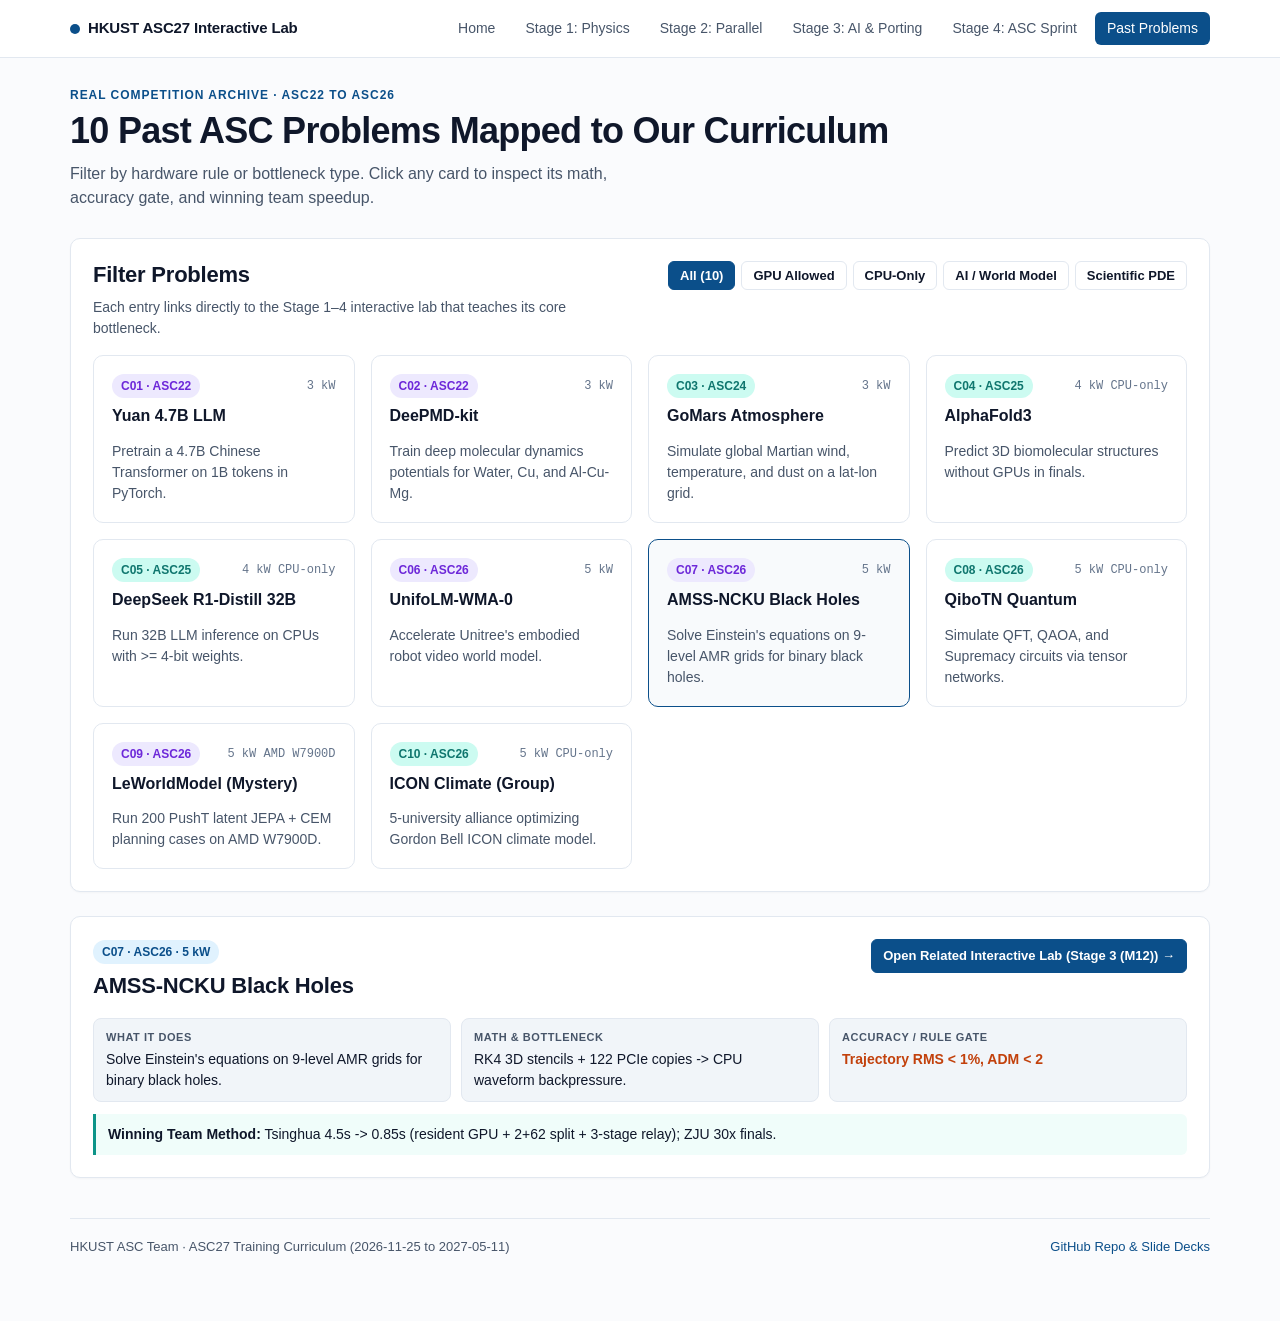
==== site/past-problems.html @ da9ba18b "Simplify docs to ASD-STE100 style and add interactive GitHub Pages labs" ====
<!DOCTYPE html>
<html lang="en">
<head>
  <meta charset="UTF-8">
  <meta name="viewport" content="width=device-width, initial-scale=1.0">
  <title>Past ASC Problems (C01 to C10) | HKUST ASC27</title>
  <link rel="stylesheet" href="assets/style.css">
</head>
<body>
  <header id="site-header"></header>
  <main class="container">
    <section class="hero">
      <div class="eyebrow">Real Competition Archive · ASC22 to ASC26</div>
      <h1>10 Past ASC Problems Mapped to Our Curriculum</h1>
      <p class="lead">Filter by hardware rule or bottleneck type. Click any card to inspect its math, accuracy gate, and winning team speedup.</p>
    </section>

    <section class="lab-card">
      <div class="lab-header">
        <div>
          <h2>Filter Problems</h2>
          <p class="lab-subtitle">Each entry links directly to the Stage 1–4 interactive lab that teaches its core bottleneck.</p>
        </div>
        <div class="btn-group" id="pp-filters">
          <button class="btn active" data-f="all">All (10)</button>
          <button class="btn" data-f="gpu">GPU Allowed</button>
          <button class="btn" data-f="cpu">CPU-Only</button>
          <button class="btn" data-f="ai">AI / World Model</button>
          <button class="btn" data-f="sci">Scientific PDE</button>
        </div>
      </div>

      <div class="cards-grid" id="pp-grid"></div>
    </section>

    <section class="lab-card" id="pp-detail-card">
      <div id="pp-detail"></div>
    </section>

    <footer id="site-footer"></footer>
  </main>

  <script src="assets/common.js"></script>
  <script>
    const problems = [
      { id: "C01", year: "ASC22", name: "Yuan 4.7B LLM", tags: ["gpu", "ai"], cap: "3 kW",
        what: "Pretrain a 4.7B Chinese Transformer on 1B tokens in PyTorch.",
        math: "Dense GEMMs O(6*Params*Tokens); ~75 GB static state overflows 40 GB A100.",
        gate: "Loss < 7.0 + full logs",
        win: "Mixed precision + ZeRO/FSDP + checkpointing + backward All-Reduce overlap.",
        stage: "Stage 3 (M09–M10)", lab: "stage3-ai-systems.html#vram" },
      { id: "C02", year: "ASC22", name: "DeePMD-kit", tags: ["gpu", "sci"], cap: "3 kW",
        what: "Train deep molecular dynamics potentials for Water, Cu, and Al-Cu-Mg.",
        math: "Irregular neighbor-list descriptors + small MLP GEMMs; FP64 force sensitivity.",
        gate: "dp test consistency; 3 JSON knobs",
        win: "Enable type_one_side, verified mixed precision, fused CUDA descriptor ops.",
        stage: "Stage 1–2 (M02, M07)", lab: "stage2-parallelism.html#cuda-tile" },
      { id: "C03", year: "ASC24", name: "GoMars Atmosphere", tags: ["cpu", "sci"], cap: "3 kW",
        what: "Simulate global Martian wind, temperature, and dust on a lat-lon grid.",
        math: "Polar grid bunching shrinks dx ~ cos(phi), overloading polar MPI ranks.",
        gate: "Physical consistency",
        win: "SJTU Application Innovation: polar load balancing, halo overlap, hybrid MPI+OpenMP.",
        stage: "Stage 2 (M06) & M03", lab: "stage2-parallelism.html#mpi-halo" },
      { id: "C04", year: "ASC25", name: "AlphaFold3", tags: ["cpu", "ai"], cap: "4 kW CPU-only",
        what: "Predict 3D biomolecular structures without GPUs in finals.",
        math: "O(N^3) triangle attention and O(N^2) pair tensors thrashing CPU caches.",
        gate: "BF16 >= 16-bit precision floor",
        win: "SJTU e Prize: 30x+ CPU speedup via vector/BLAS tuning and memory layout changes.",
        stage: "Stage 1–2 (M04, M05)", lab: "stage1-foundations.html#roofline" },
      { id: "C05", year: "ASC25", name: "DeepSeek R1-Distill 32B", tags: ["cpu", "ai"], cap: "4 kW CPU-only",
        what: "Run 32B LLM inference on CPUs with >= 4-bit weights.",
        math: "Streams 16–18 GiB weights + KV cache per token (I ~ 1 FLOP/byte).",
        gate: ">= 4-bit, no pruning, no cross-run KV",
        win: "ZJU 14.9 tok/s single-thread via compact 4-bit layouts and fused SIMD GEMV.",
        stage: "Stage 3 (M11) & M05", lab: "stage3-ai-systems.html#kv" },
      { id: "C06", year: "ASC26", name: "UnifoLM-WMA-0", tags: ["gpu", "ai"], cap: "5 kW",
        what: "Accelerate Unitree's embodied robot video world model.",
        math: "Iterative UNet diffusion denoising + VAE decode + video I/O.",
        gate: "PSNR >= 25 dB (prelim >= 16-bit)",
        win: "PKU 26 s & BUPT 30 s (>20x) via resident serving, TeaCache, fusion, async FFmpeg.",
        stage: "Stage 3 (M11) & M07", lab: "stage3-ai-systems.html#kv" },
      { id: "C07", year: "ASC26", name: "AMSS-NCKU Black Holes", tags: ["gpu", "sci"], cap: "5 kW",
        what: "Solve Einstein's equations on 9-level AMR grids for binary black holes.",
        math: "RK4 3D stencils + 122 PCIe copies -> CPU waveform backpressure.",
        gate: "Trajectory RMS < 1%, ADM < 2",
        win: "Tsinghua 4.5s -> 0.85s (resident GPU + 2+62 split + 3-stage relay); ZJU 30x finals.",
        stage: "Stage 3 (M12)", lab: "stage3-ai-systems.html#amss" },
      { id: "C08", year: "ASC26", name: "QiboTN Quantum", tags: ["cpu", "sci"], cap: "5 kW CPU-only",
        what: "Simulate QFT, QAOA, and Supremacy circuits via tensor networks.",
        math: "State vector needs 16*2^n B (20q = 16 MiB, 40q = 16 TiB). Tensor contraction avoids 2^n.",
        gate: "Exact mean expectation values; 0 pts if GPU used",
        win: "Fudan rewrote core Python contraction loops into native C for tens-of-times speedup.",
        stage: "Stage 4 (Qubit) & M05", lab: "stage4-asc-sprint.html#qubit" },
      { id: "C09", year: "ASC26", name: "LeWorldModel (Mystery)", tags: ["gpu", "ai"], cap: "5 kW AMD W7900D",
        what: "Run 200 PushT latent JEPA + CEM planning cases on AMD W7900D.",
        math: "Small-batch iterative CEM loops make GPU launch-bound; video I/O stalls CPU.",
        gate: "PushT success rate >= 90% on ROCm",
        win: "BUPT 14 s, Tsinghua 16 s, PKU 17 s (>100x) via HIP graphs, BF16, early stop.",
        stage: "Stage 3 (M11) & M16", lab: "stage3-ai-systems.html#kv" },
      { id: "C10", year: "ASC26", name: "ICON Climate (Group)", tags: ["cpu", "sci"], cap: "5 kW CPU-only",
        what: "5-university alliance optimizing Gordon Bell ICON climate model.",
        math: "Uniform icosahedral mesh removes GoMars poles; CPU SIMD + halo sync dominate.",
        gate: "CPU-only, independent cluster runs",
        win: "QHU + SJTU + BUAA + BNU + EAFIT: OpenMP tuning, halo trim, explicit SIMD, -5% MPI.",
        stage: "Stage 2 (M05–M06)", lab: "stage2-parallelism.html#mpi-halo" }
    ];

    let curFilter = "all";
    let selectedId = "C07";
    const grid = document.getElementById("pp-grid");
    const detail = document.getElementById("pp-detail");

    function renderList() {
      const list = curFilter === "all" ? problems : problems.filter(p => p.tags.includes(curFilter));
      grid.innerHTML = list.map(p => `
        <div class="nav-card" style="cursor:pointer; border-color:${p.id === selectedId ? "#0B4F8A" : ""}; background:${p.id === selectedId ? "#F8FAFC" : ""}" data-id="${p.id}">
          <div style="display:flex; justify-content:space-between; align-items:center;">
            <span class="pill ${p.tags.includes("cpu") ? "teal" : "violet"}">${p.id} · ${p.year}</span>
            <span style="font-size:12px; color:#64748B; font-family:var(--mono);">${p.cap}</span>
          </div>
          <h3>${p.name}</h3>
          <p>${p.what}</p>
        </div>`).join("");

      grid.querySelectorAll("[data-id]").forEach(el => {
        el.onclick = () => { selectedId = el.dataset.id; renderList(); renderDetail(); };
      });
    }

    function renderDetail() {
      const p = problems.find(x => x.id === selectedId) || problems[0];
      detail.innerHTML = `
        <div class="lab-header" style="margin-bottom:10px;">
          <div>
            <span class="pill blue">${p.id} · ${p.year} · ${p.cap}</span>
            <h2 style="margin-top:8px;">${p.name}</h2>
          </div>
          <a class="btn primary" href="${p.lab}">Open Related Interactive Lab (${p.stage}) &rarr;</a>
        </div>
        <div class="stat-strip">
          <div class="stat"><div class="stat-k">What It Does</div><div style="font-size:14px; margin-top:4px;">${p.what}</div></div>
          <div class="stat"><div class="stat-k">Math &amp; Bottleneck</div><div style="font-size:14px; margin-top:4px;">${p.math}</div></div>
          <div class="stat"><div class="stat-k">Accuracy / Rule Gate</div><div style="font-size:14px; margin-top:4px; color:#C2410C; font-weight:600;">${p.gate}</div></div>
        </div>
        <div class="takeaway teal"><strong>Winning Team Method:</strong> ${p.win}</div>
      `;
    }

    document.querySelectorAll("#pp-filters button").forEach(btn => {
      btn.onclick = () => {
        document.querySelectorAll("#pp-filters button").forEach(b => b.classList.remove("active"));
        btn.classList.add("active");
        curFilter = btn.dataset.f;
        renderList();
      };
    });

    renderList();
    renderDetail();
  </script>
</body>
</html>
---- site/assets/style.css ----
:root {
  --bg: #FAFBFD;
  --surface: #FFFFFF;
  --surface-alt: #F1F5F9;
  --border: #E2E8F0;
  --ink: #0F172A;
  --ink-muted: #475569;
  --blue: #0B4F8A;
  --blue-soft: #E0F2FE;
  --gold: #C48A1A;
  --gold-soft: #FEF3C7;
  --teal: #0D9488;
  --teal-soft: #CCFBF1;
  --coral: #C2410C;
  --coral-soft: #FFEDD5;
  --violet: #6D28D9;
  --violet-soft: #EDE9FE;
  --mono: ui-monospace, "SF Mono", Menlo, Consolas, monospace;
  --sans: -apple-system, BlinkMacSystemFont, "Segoe UI", Roboto, Helvetica, Arial, sans-serif;
  --radius: 10px;
}

* { box-sizing: border-box; }

html, body {
  margin: 0;
  padding: 0;
  background: var(--bg);
  color: var(--ink);
  font-family: var(--sans);
  line-height: 1.5;
  font-size: 16px;
}

a { color: var(--blue); text-decoration: none; }
a:hover { text-decoration: underline; }

.topbar {
  position: sticky;
  top: 0;
  z-index: 40;
  background: rgba(255, 255, 255, 0.94);
  backdrop-filter: blur(8px);
  border-bottom: 1px solid var(--border);
}

.topbar-inner {
  max-width: 1180px;
  margin: 0 auto;
  padding: 12px 20px;
  display: flex;
  align-items: center;
  justify-content: space-between;
  gap: 16px;
  flex-wrap: wrap;
}

.brand {
  font-weight: 700;
  font-size: 15px;
  color: var(--ink);
  letter-spacing: -0.01em;
  display: flex;
  align-items: center;
  gap: 8px;
}

.brand-dot {
  width: 10px;
  height: 10px;
  border-radius: 50%;
  background: var(--blue);
  display: inline-block;
}

.nav {
  display: flex;
  gap: 6px;
  flex-wrap: wrap;
}

.nav a {
  font-size: 14px;
  font-weight: 500;
  color: var(--ink-muted);
  padding: 6px 12px;
  border-radius: 6px;
}

.nav a:hover {
  background: var(--surface-alt);
  color: var(--ink);
  text-decoration: none;
}

.nav a.active {
  background: var(--blue);
  color: #FFFFFF;
}

.container {
  max-width: 1180px;
  margin: 0 auto;
  padding: 28px 20px 64px;
}

.hero {
  margin-bottom: 28px;
}

.eyebrow {
  font-size: 12px;
  font-weight: 700;
  letter-spacing: 0.08em;
  text-transform: uppercase;
  color: var(--blue);
  margin-bottom: 6px;
}

h1 {
  font-size: clamp(26px, 4vw, 36px);
  line-height: 1.18;
  margin: 0 0 10px;
  letter-spacing: -0.02em;
}

h2 {
  font-size: 22px;
  line-height: 1.25;
  margin: 0 0 8px;
  letter-spacing: -0.01em;
}

h3 {
  font-size: 16px;
  line-height: 1.3;
  margin: 0 0 6px;
}

.lead {
  font-size: 16px;
  color: var(--ink-muted);
  max-width: 66ch;
  margin: 0;
}

.lab-card {
  background: var(--surface);
  border: 1px solid var(--border);
  border-radius: var(--radius);
  padding: 22px;
  margin-bottom: 24px;
  box-shadow: 0 1px 2px rgba(15, 23, 42, 0.03);
}

.lab-header {
  display: flex;
  justify-content: space-between;
  align-items: flex-start;
  gap: 16px;
  flex-wrap: wrap;
  margin-bottom: 16px;
}

.lab-subtitle {
  font-size: 14px;
  color: var(--ink-muted);
  margin: 2px 0 0;
  max-width: 68ch;
}

.pill {
  display: inline-block;
  font-size: 12px;
  font-weight: 600;
  padding: 3px 9px;
  border-radius: 999px;
  background: var(--surface-alt);
  color: var(--ink-muted);
  white-space: nowrap;
}

.pill.blue { background: var(--blue-soft); color: var(--blue); }
.pill.teal { background: var(--teal-soft); color: #0F766E; }
.pill.coral { background: var(--coral-soft); color: var(--coral); }
.pill.gold { background: var(--gold-soft); color: #92400E; }
.pill.violet { background: var(--violet-soft); color: var(--violet); }

.lab-grid {
  display: grid;
  grid-template-columns: 300px 1fr;
  gap: 20px;
  align-items: start;
}

@media (max-width: 860px) {
  .lab-grid { grid-template-columns: 1fr; }
}

.controls {
  background: var(--surface-alt);
  border: 1px solid var(--border);
  border-radius: 8px;
  padding: 14px;
  display: flex;
  flex-direction: column;
  gap: 12px;
}

.control-row {
  display: flex;
  flex-direction: column;
  gap: 4px;
}

.control-label {
  display: flex;
  justify-content: space-between;
  font-size: 13px;
  font-weight: 600;
  color: var(--ink);
}

.control-val {
  font-family: var(--mono);
  color: var(--blue);
}

input[type="range"] {
  width: 100%;
  accent-color: var(--blue);
  cursor: pointer;
}

.btn-group {
  display: flex;
  gap: 6px;
  flex-wrap: wrap;
}

.btn {
  border: 1px solid var(--border);
  background: var(--surface);
  color: var(--ink);
  font-size: 13px;
  font-weight: 600;
  padding: 6px 11px;
  border-radius: 6px;
  cursor: pointer;
  transition: background 0.12s, border-color 0.12s, color 0.12s;
}

.btn:hover { border-color: var(--blue); color: var(--blue); }
.btn.active { background: var(--blue); border-color: var(--blue); color: #FFFFFF; }
.btn.primary { background: var(--blue); border-color: var(--blue); color: #FFFFFF; }
.btn.primary:hover { background: #093E6D; }

.stat-strip {
  display: grid;
  grid-template-columns: repeat(auto-fit, minmax(125px, 1fr));
  gap: 10px;
  margin-bottom: 12px;
}

.stat {
  background: var(--surface-alt);
  border: 1px solid var(--border);
  border-radius: 8px;
  padding: 10px 12px;
}

.stat-k {
  font-size: 11px;
  text-transform: uppercase;
  letter-spacing: 0.05em;
  color: var(--ink-muted);
  font-weight: 600;
}

.stat-v {
  font-family: var(--mono);
  font-size: 18px;
  font-weight: 700;
  color: var(--ink);
  margin-top: 2px;
}

.stat-v.teal { color: var(--teal); }
.stat-v.coral { color: var(--coral); }
.stat-v.blue { color: var(--blue); }
.stat-v.violet { color: var(--violet); }

.viz-box {
  background: #FFFFFF;
  border: 1px solid var(--border);
  border-radius: 8px;
  padding: 12px;
  overflow: hidden;
}

.viz-box svg, .viz-box canvas {
  width: 100%;
  height: auto;
  display: block;
}

.takeaway {
  margin-top: 12px;
  padding: 10px 12px;
  border-left: 3px solid var(--blue);
  background: var(--surface-alt);
  border-radius: 0 6px 6px 0;
  font-size: 14px;
  color: var(--ink);
}

.takeaway.coral { border-left-color: var(--coral); background: #FFF7ED; }
.takeaway.teal { border-left-color: var(--teal); background: #F0FDFA; }

.cards-grid {
  display: grid;
  grid-template-columns: repeat(auto-fit, minmax(250px, 1fr));
  gap: 16px;
}

.nav-card {
  background: var(--surface);
  border: 1px solid var(--border);
  border-radius: var(--radius);
  padding: 18px;
  display: flex;
  flex-direction: column;
  gap: 8px;
  color: var(--ink);
  transition: transform 0.12s, border-color 0.12s, box-shadow 0.12s;
}

.nav-card:hover {
  transform: translateY(-2px);
  border-color: var(--blue);
  box-shadow: 0 6px 16px rgba(11, 79, 138, 0.08);
  text-decoration: none;
}

.nav-card p {
  margin: 0;
  font-size: 14px;
  color: var(--ink-muted);
}

.kg-wrap {
  display: grid;
  grid-template-columns: 1.5fr 1fr;
  gap: 18px;
  align-items: start;
}

@media (max-width: 900px) {
  .kg-wrap { grid-template-columns: 1fr; }
}

.kg-node {
  cursor: pointer;
  transition: opacity 0.15s;
}

.kg-node rect {
  transition: stroke-width 0.15s, fill 0.15s;
}

.kg-node:hover rect { stroke-width: 2.6; }
.kg-node.selected rect { stroke-width: 3; fill: #EFF6FF; }
.kg-node.dim { opacity: 0.25; }

.detail-panel {
  background: var(--surface);
  border: 1px solid var(--border);
  border-radius: var(--radius);
  padding: 18px;
  position: sticky;
  top: 72px;
}

.detail-panel .formula {
  font-family: var(--mono);
  font-size: 13px;
  background: var(--surface-alt);
  border: 1px solid var(--border);
  border-radius: 6px;
  padding: 8px 10px;
  margin: 10px 0;
  overflow-x: auto;
}

.table-wrap {
  overflow-x: auto;
}

table {
  width: 100%;
  border-collapse: collapse;
  font-size: 14px;
}

th, td {
  text-align: left;
  padding: 10px 12px;
  border-bottom: 1px solid var(--border);
  vertical-align: top;
}

th {
  background: var(--surface-alt);
  font-weight: 700;
  font-size: 12px;
  text-transform: uppercase;
  letter-spacing: 0.04em;
  color: var(--ink-muted);
}

.footer {
  border-top: 1px solid var(--border);
  margin-top: 40px;
  padding-top: 18px;
  font-size: 13px;
  color: var(--ink-muted);
  display: flex;
  justify-content: space-between;
  flex-wrap: wrap;
  gap: 10px;
}

.bar-row {
  display: flex;
  align-items: center;
  gap: 10px;
  margin-bottom: 8px;
  font-size: 13px;
}

.bar-label {
  width: 110px;
  font-weight: 600;
  flex-shrink: 0;
}

.bar-track {
  flex: 1;
  height: 22px;
  background: var(--surface-alt);
  border-radius: 6px;
  overflow: hidden;
  border: 1px solid var(--border);
}

.bar-fill {
  height: 100%;
  transition: width 0.2s ease;
  display: flex;
  align-items: center;
  padding-left: 8px;
  color: #FFFFFF;
  font-family: var(--mono);
  font-size: 12px;
  font-weight: 600;
  white-space: nowrap;
}

.mem-grid {
  display: grid;
  grid-template-columns: repeat(8, 1fr);
  gap: 4px;
}

.mem-cell {
  aspect-ratio: 1;
  border-radius: 4px;
  border: 1px solid var(--border);
  display: flex;
  align-items: center;
  justify-content: center;
  font-family: var(--mono);
  font-size: 11px;
  background: var(--surface-alt);
  color: var(--ink-muted);
  transition: background 0.12s, transform 0.12s, color 0.12s;
}

.mem-cell.hit { background: var(--teal); color: #FFFFFF; border-color: var(--teal); }
.mem-cell.miss { background: var(--coral); color: #FFFFFF; border-color: var(--coral); }
.mem-cell.active { transform: scale(1.08); box-shadow: 0 0 0 2px var(--ink); }
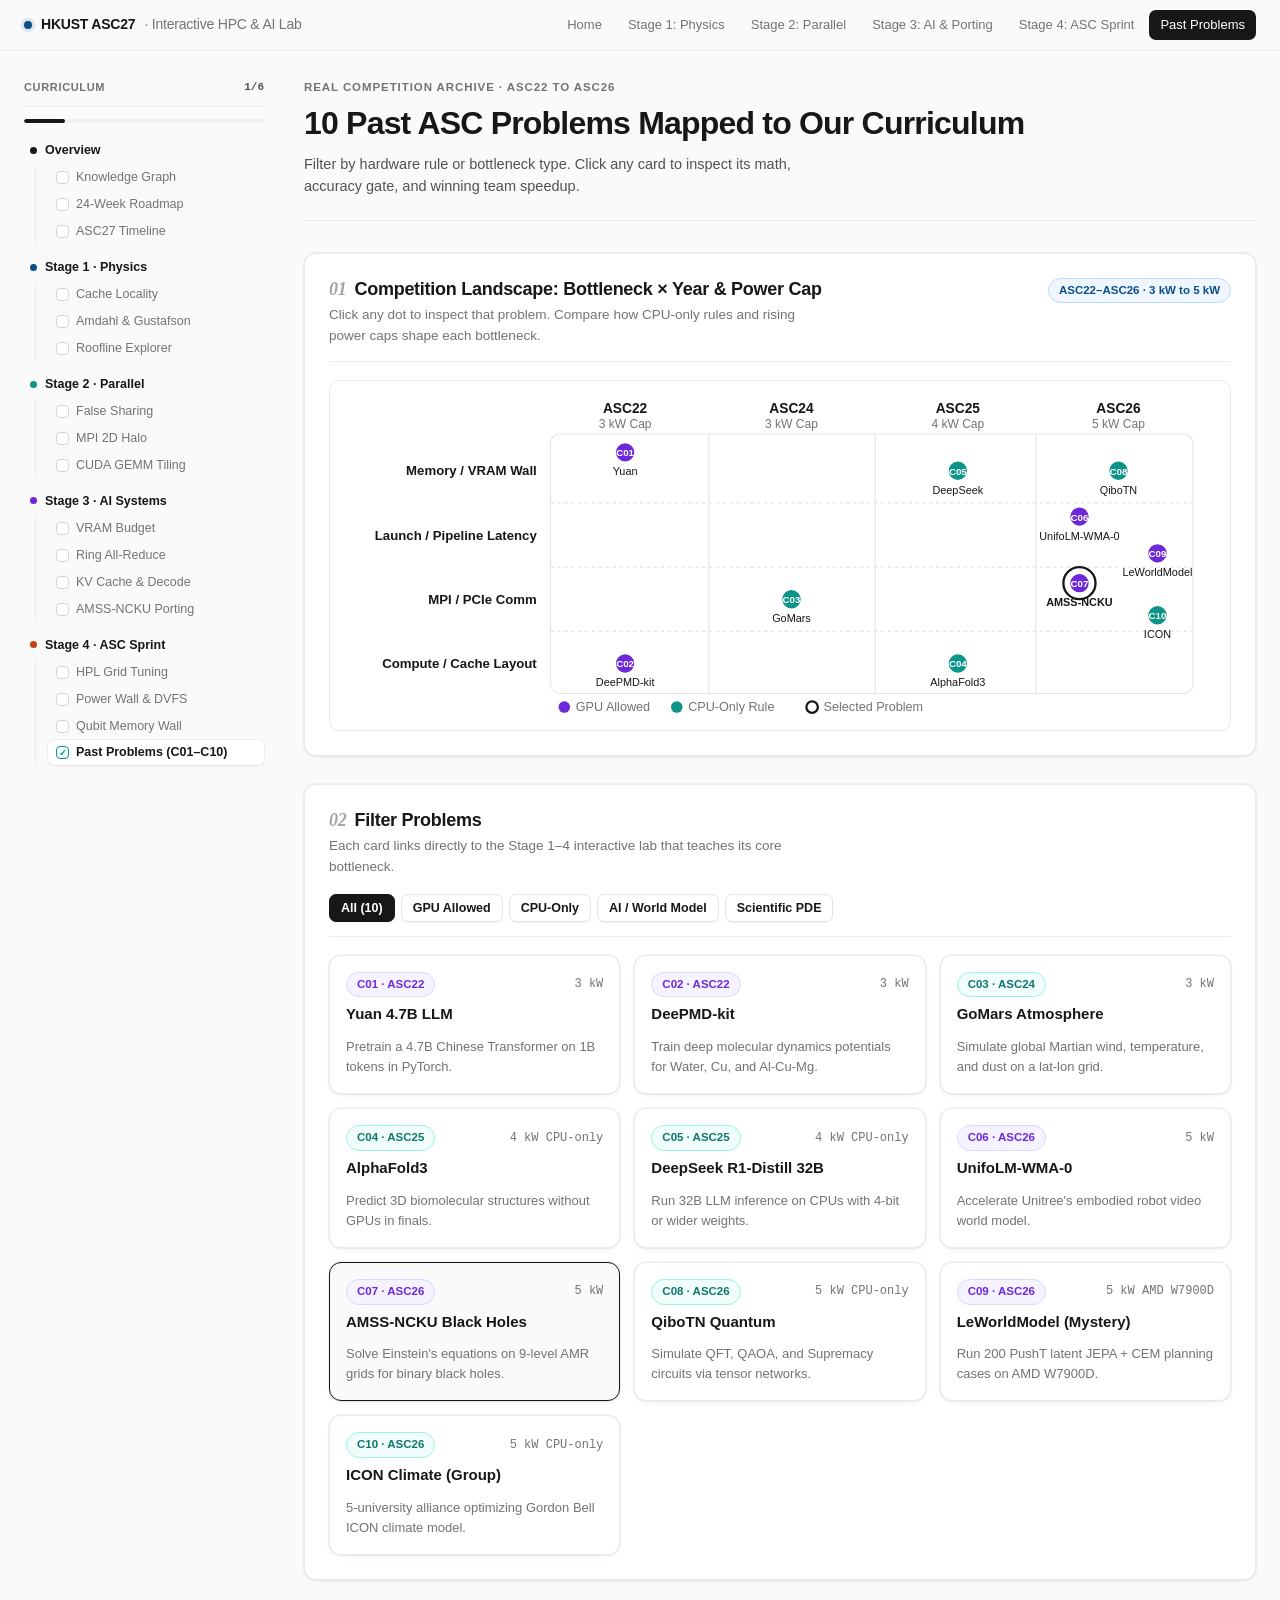
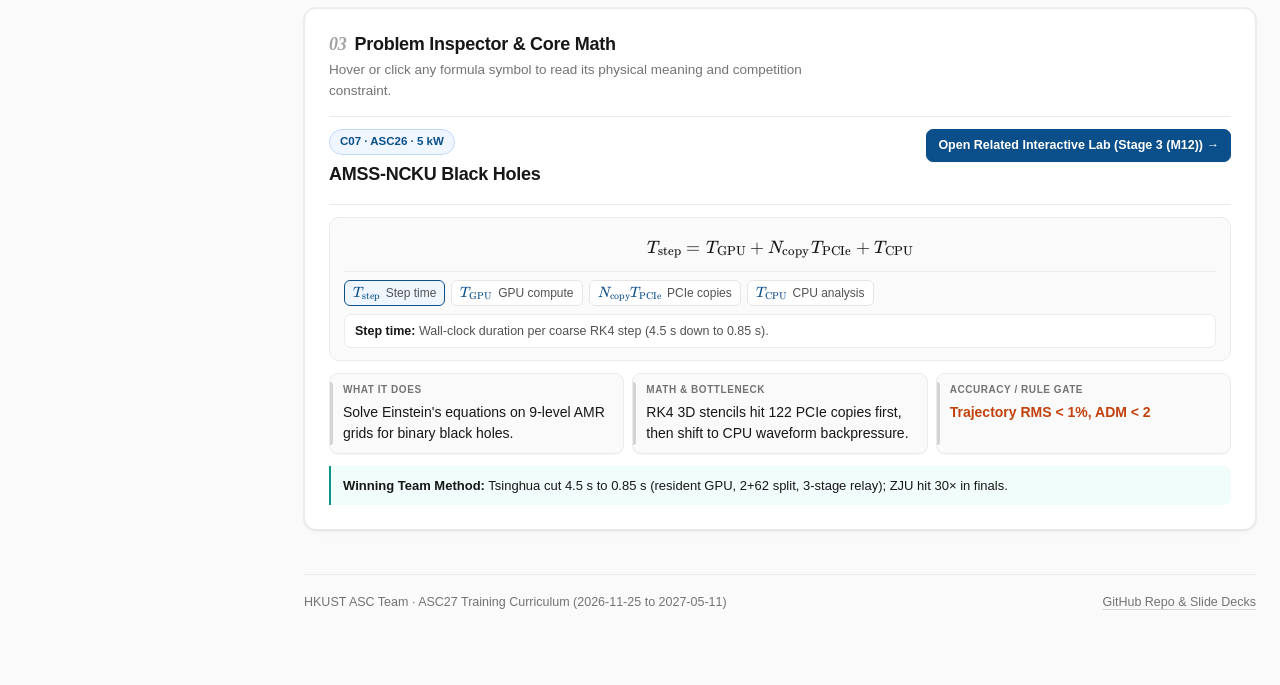
==== commit 84dbaff6: "Redesign webapp and slides with Anatomy x Designed-to-Scale style, KaTeX formulas, and symbol legend" ====
--- a/site/past-problems.html
+++ b/site/past-problems.html
@@ -5,6 +5,8 @@
   <meta name="viewport" content="width=device-width, initial-scale=1.0">
   <title>Past ASC Problems (C01 to C10) | HKUST ASC27</title>
   <link rel="stylesheet" href="assets/style.css">
+  <link rel="stylesheet" href="assets/vendor/katex/katex.min.css">
+  <script src="assets/vendor/katex/katex.min.js"></script>
 </head>
 <body>
   <header id="site-header"></header>
@@ -15,11 +17,24 @@
       <p class="lead">Filter by hardware rule or bottleneck type. Click any card to inspect its math, accuracy gate, and winning team speedup.</p>
     </section>
 
+    <section class="lab-card" id="landscape">
+      <div class="lab-header">
+        <div>
+          <h2><span class="section-index">01</span>Competition Landscape: Bottleneck × Year &amp; Power Cap</h2>
+          <p class="lab-subtitle">Click any dot to inspect that problem. Compare how CPU-only rules and rising power caps shape each bottleneck.</p>
+        </div>
+        <span class="pill blue">ASC22–ASC26 · 3 kW to 5 kW</span>
+      </div>
+      <div class="viz-box">
+        <svg id="pp-landscape-svg" viewBox="0 0 760 280" role="img" aria-label="Competition landscape of past ASC problems by bottleneck and year"></svg>
+      </div>
+    </section>
+
     <section class="lab-card">
       <div class="lab-header">
         <div>
-          <h2>Filter Problems</h2>
-          <p class="lab-subtitle">Each entry links directly to the Stage 1–4 interactive lab that teaches its core bottleneck.</p>
+          <h2><span class="section-index">02</span>Filter Problems</h2>
+          <p class="lab-subtitle">Each card links directly to the Stage 1–4 interactive lab that teaches its core bottleneck.</p>
         </div>
         <div class="btn-group" id="pp-filters">
           <button class="btn active" data-f="all">All (10)</button>
@@ -34,6 +49,12 @@
     </section>
 
     <section class="lab-card" id="pp-detail-card">
+      <div class="lab-header" style="margin-bottom:12px;">
+        <div>
+          <h2><span class="section-index">03</span>Problem Inspector &amp; Core Math</h2>
+          <p class="lab-subtitle">Hover or click any formula symbol to read its physical meaning and competition constraint.</p>
+        </div>
+      </div>
       <div id="pp-detail"></div>
     </section>
 
@@ -43,63 +64,147 @@
   <script src="assets/common.js"></script>
   <script>
     const problems = [
-      { id: "C01", year: "ASC22", name: "Yuan 4.7B LLM", tags: ["gpu", "ai"], cap: "3 kW",
+      { id: "C01", year: "ASC22", col: 0, row: 0, dx: 0, dy: -16, name: "Yuan 4.7B LLM", tags: ["gpu", "ai"], cap: "3 kW",
         what: "Pretrain a 4.7B Chinese Transformer on 1B tokens in PyTorch.",
-        math: "Dense GEMMs O(6*Params*Tokens); ~75 GB static state overflows 40 GB A100.",
-        gate: "Loss < 7.0 + full logs",
+        math: "Dense GEMMs scale as 6ΦT FLOPs. Static state (~75 GB) overflows a 40 GB A100.",
+        formula: {
+          tex: "C_{\\mathrm{train}} \\approx 6\\Phi T,\\quad M_{\\mathrm{static}} \\approx 16\\Phi",
+          symbols: [
+            { sym: "C_train", tex: "C_{\\mathrm{train}}", short: "Training FLOPs", desc: "Total forward and backward floating-point work across all training tokens." },
+            { sym: "Phi", tex: "\\Phi", short: "Parameters", desc: "Model parameter count (4.7B for Yuan), driving both FLOPs and memory." },
+            { sym: "T", tex: "T", short: "Tokens", desc: "Total training tokens processed (1B tokens in ASC22)." },
+            { sym: "16 Phi", tex: "16\\Phi", short: "Static VRAM", desc: "BF16 weights, gradients, and FP32 Adam state totaling ~75 GB." }
+          ]
+        },
+        gate: "Loss < 7.0 with full logs",
         win: "Mixed precision + ZeRO/FSDP + checkpointing + backward All-Reduce overlap.",
         stage: "Stage 3 (M09–M10)", lab: "stage3-ai-systems.html#vram" },
-      { id: "C02", year: "ASC22", name: "DeePMD-kit", tags: ["gpu", "sci"], cap: "3 kW",
+      { id: "C02", year: "ASC22", col: 0, row: 3, dx: 0, dy: 0, name: "DeePMD-kit", tags: ["gpu", "sci"], cap: "3 kW",
         what: "Train deep molecular dynamics potentials for Water, Cu, and Al-Cu-Mg.",
-        math: "Irregular neighbor-list descriptors + small MLP GEMMs; FP64 force sensitivity.",
+        math: "Irregular neighbor-list descriptors feed small MLP GEMMs with strict FP64 force accuracy.",
+        formula: {
+          tex: "E = \\sum_{i=1}^{N_{\\mathrm{at}}} \\mathcal{N}\\big(\\mathcal{D}(\\mathbf{R}_i)\\big),\\quad \\mathbf{F}_i = -\\nabla_{\\mathbf{r}_i} E",
+          symbols: [
+            { sym: "E", tex: "E", short: "Total energy", desc: "System potential energy summed across all atoms." },
+            { sym: "D(R_i)", tex: "\\mathcal{D}(\\mathbf{R}_i)", short: "Descriptor", desc: "Local atomic environment descriptor built from irregular neighbor lists." },
+            { sym: "F_i", tex: "\\mathbf{F}_i", short: "Atomic force", desc: "Negative energy gradient requiring careful FP64 or verified mixed precision." }
+          ]
+        },
         gate: "dp test consistency; 3 JSON knobs",
         win: "Enable type_one_side, verified mixed precision, fused CUDA descriptor ops.",
         stage: "Stage 1–2 (M02, M07)", lab: "stage2-parallelism.html#cuda-tile" },
-      { id: "C03", year: "ASC24", name: "GoMars Atmosphere", tags: ["cpu", "sci"], cap: "3 kW",
+      { id: "C03", year: "ASC24", col: 1, row: 2, dx: 0, dy: 0, name: "GoMars Atmosphere", tags: ["cpu", "sci"], cap: "3 kW",
         what: "Simulate global Martian wind, temperature, and dust on a lat-lon grid.",
-        math: "Polar grid bunching shrinks dx ~ cos(phi), overloading polar MPI ranks.",
+        math: "Polar grid bunching shrinks longitudinal spacing Δx ~ cos φ, overloading polar MPI ranks.",
+        formula: {
+          tex: "\\Delta x(\\phi) = R\\cos(\\phi)\\,\\Delta\\lambda,\\quad \\Delta t \\le \\frac{\\Delta x}{c_{\\max}}",
+          symbols: [
+            { sym: "Delta x", tex: "\\Delta x(\\phi)", short: "Grid spacing", desc: "East-west cell width that collapses near the poles as cos φ shrinks." },
+            { sym: "phi", tex: "\\phi", short: "Latitude", desc: "Planetary latitude where polar ranks face tight CFL stability limits." },
+            { sym: "Delta t", tex: "\\Delta t", short: "Time step", desc: "Explicit integration step bounded by the smallest cell width." }
+          ]
+        },
         gate: "Physical consistency",
         win: "SJTU Application Innovation: polar load balancing, halo overlap, hybrid MPI+OpenMP.",
         stage: "Stage 2 (M06) & M03", lab: "stage2-parallelism.html#mpi-halo" },
-      { id: "C04", year: "ASC25", name: "AlphaFold3", tags: ["cpu", "ai"], cap: "4 kW CPU-only",
+      { id: "C04", year: "ASC25", col: 2, row: 3, dx: 0, dy: 0, name: "AlphaFold3", tags: ["cpu", "ai"], cap: "4 kW CPU-only",
         what: "Predict 3D biomolecular structures without GPUs in finals.",
-        math: "O(N^3) triangle attention and O(N^2) pair tensors thrashing CPU caches.",
-        gate: "BF16 >= 16-bit precision floor",
-        win: "SJTU e Prize: 30x+ CPU speedup via vector/BLAS tuning and memory layout changes.",
+        math: "Cubic triangle attention and quadratic pair tensors thrash CPU caches without layout tuning.",
+        formula: {
+          tex: "W_{\\mathrm{tri}} = O(N_{\\mathrm{res}}^3 d),\\quad M_{\\mathrm{pair}} = O(N_{\\mathrm{res}}^2 d)",
+          symbols: [
+            { sym: "W_tri", tex: "W_{\\mathrm{tri}}", short: "Triangle FLOPs", desc: "Cubic compute cost of triangular attention across residue triples." },
+            { sym: "N_res", tex: "N_{\\mathrm{res}}", short: "Residues", desc: "Biomolecular token count driving cubic compute and quadratic memory." },
+            { sym: "M_pair", tex: "M_{\\mathrm{pair}}", short: "Pair tensor", desc: "Pairwise representation matrix that overflows CPU L2 and L3 caches." }
+          ]
+        },
+        gate: "BF16 (≥ 16-bit precision floor)",
+        win: "SJTU e Prize: 30×+ CPU speedup via vector/BLAS tuning and memory layout changes.",
         stage: "Stage 1–2 (M04, M05)", lab: "stage1-foundations.html#roofline" },
-      { id: "C05", year: "ASC25", name: "DeepSeek R1-Distill 32B", tags: ["cpu", "ai"], cap: "4 kW CPU-only",
-        what: "Run 32B LLM inference on CPUs with >= 4-bit weights.",
-        math: "Streams 16–18 GiB weights + KV cache per token (I ~ 1 FLOP/byte).",
-        gate: ">= 4-bit, no pruning, no cross-run KV",
+      { id: "C05", year: "ASC25", col: 2, row: 0, dx: 0, dy: 0, name: "DeepSeek R1-Distill 32B", tags: ["cpu", "ai"], cap: "4 kW CPU-only",
+        what: "Run 32B LLM inference on CPUs with 4-bit or wider weights.",
+        math: "Streams 16–18 GiB weights plus KV cache per token at ~1 FLOP/byte arithmetic intensity.",
+        formula: {
+          tex: "R_{\\mathrm{dec}} \\le \\frac{B_{\\mathrm{mem}}}{W_{\\mathrm{INT4}} + M_{\\mathrm{KV}}}",
+          symbols: [
+            { sym: "R_dec", tex: "R_{\\mathrm{dec}}", short: "Decode rate", desc: "Maximum tokens per second bounded by memory bandwidth." },
+            { sym: "B_mem", tex: "B_{\\mathrm{mem}}", short: "DRAM bandwidth", desc: "Sustained CPU memory bandwidth in bytes per second." },
+            { sym: "W_INT4", tex: "W_{\\mathrm{INT4}}", short: "4-bit weights", desc: "Quantized 32B model weights (~16 GiB) streamed every token." },
+            { sym: "M_KV", tex: "M_{\\mathrm{KV}}", short: "KV cache", desc: "Active attention key-value cache growing linearly with context length." }
+          ]
+        },
+        gate: "≥ 4-bit, no pruning, no cross-run KV",
         win: "ZJU 14.9 tok/s single-thread via compact 4-bit layouts and fused SIMD GEMV.",
         stage: "Stage 3 (M11) & M05", lab: "stage3-ai-systems.html#kv" },
-      { id: "C06", year: "ASC26", name: "UnifoLM-WMA-0", tags: ["gpu", "ai"], cap: "5 kW",
+      { id: "C06", year: "ASC26", col: 3, row: 1, dx: -34, dy: -16, name: "UnifoLM-WMA-0", tags: ["gpu", "ai"], cap: "5 kW",
         what: "Accelerate Unitree's embodied robot video world model.",
-        math: "Iterative UNet diffusion denoising + VAE decode + video I/O.",
-        gate: "PSNR >= 25 dB (prelim >= 16-bit)",
-        win: "PKU 26 s & BUPT 30 s (>20x) via resident serving, TeaCache, fusion, async FFmpeg.",
+        math: "Iterative UNet diffusion denoising, VAE decoding, and video I/O stack end-to-end latency.",
+        formula: {
+          tex: "T_{\\mathrm{vid}} = N_{\\mathrm{denoise}} T_{\\mathrm{UNet}} + T_{\\mathrm{VAE}} + T_{\\mathrm{IO}}",
+          symbols: [
+            { sym: "T_vid", tex: "T_{\\mathrm{vid}}", short: "Total time", desc: "End-to-end wall time per generated robot video rollout." },
+            { sym: "N_denoise", tex: "N_{\\mathrm{denoise}}", short: "Denoise steps", desc: "Number of diffusion steps reduced or cached via TeaCache." },
+            { sym: "T_VAE", tex: "T_{\\mathrm{VAE}}", short: "VAE decode", desc: "Latent-to-pixel decoding latency on GPU." },
+            { sym: "T_IO", tex: "T_{\\mathrm{IO}}", short: "Video I/O", desc: "FFmpeg encoding time hidden via asynchronous host threads." }
+          ]
+        },
+        gate: "PSNR ≥ 25 dB (prelim ≥ 16-bit)",
+        win: "PKU 26 s & BUPT 30 s (>20×) via resident serving, TeaCache, fusion, async FFmpeg.",
         stage: "Stage 3 (M11) & M07", lab: "stage3-ai-systems.html#kv" },
-      { id: "C07", year: "ASC26", name: "AMSS-NCKU Black Holes", tags: ["gpu", "sci"], cap: "5 kW",
+      { id: "C07", year: "ASC26", col: 3, row: 2, dx: -34, dy: -14, name: "AMSS-NCKU Black Holes", tags: ["gpu", "sci"], cap: "5 kW",
         what: "Solve Einstein's equations on 9-level AMR grids for binary black holes.",
-        math: "RK4 3D stencils + 122 PCIe copies -> CPU waveform backpressure.",
+        math: "RK4 3D stencils hit 122 PCIe copies first, then shift to CPU waveform backpressure.",
+        formula: {
+          tex: "T_{\\mathrm{step}} = T_{\\mathrm{GPU}} + N_{\\mathrm{copy}} T_{\\mathrm{PCIe}} + T_{\\mathrm{CPU}}",
+          symbols: [
+            { sym: "T_step", tex: "T_{\\mathrm{step}}", short: "Step time", desc: "Wall-clock duration per coarse RK4 step (4.5 s down to 0.85 s)." },
+            { sym: "T_GPU", tex: "T_{\\mathrm{GPU}}", short: "GPU compute", desc: "RHS and 65 AMR interpolation kernels kept resident on H100." },
+            { sym: "N_copy T_PCIe", tex: "N_{\\mathrm{copy}} T_{\\mathrm{PCIe}}", short: "PCIe copies", desc: "122 host-device roundtrips eliminated by full GPU residency." },
+            { sym: "T_CPU", tex: "T_{\\mathrm{CPU}}", short: "CPU analysis", desc: "Waveform extraction overlapped via 2+62 core split and 3-stage relay." }
+          ]
+        },
         gate: "Trajectory RMS < 1%, ADM < 2",
-        win: "Tsinghua 4.5s -> 0.85s (resident GPU + 2+62 split + 3-stage relay); ZJU 30x finals.",
+        win: "Tsinghua cut 4.5 s to 0.85 s (resident GPU, 2+62 split, 3-stage relay); ZJU hit 30× in finals.",
         stage: "Stage 3 (M12)", lab: "stage3-ai-systems.html#amss" },
-      { id: "C08", year: "ASC26", name: "QiboTN Quantum", tags: ["cpu", "sci"], cap: "5 kW CPU-only",
+      { id: "C08", year: "ASC26", col: 3, row: 0, dx: 0, dy: 0, name: "QiboTN Quantum", tags: ["cpu", "sci"], cap: "5 kW CPU-only",
         what: "Simulate QFT, QAOA, and Supremacy circuits via tensor networks.",
-        math: "State vector needs 16*2^n B (20q = 16 MiB, 40q = 16 TiB). Tensor contraction avoids 2^n.",
+        math: "Full state vectors need 16 × 2ⁿ bytes (40q = 16 TiB). Tensor contraction avoids exponential RAM.",
+        formula: {
+          tex: "M_{\\mathrm{sv}}(n) = 16 \\cdot 2^n\\;\\mathrm{bytes},\\quad C_{\\mathrm{TN}} = O(\\chi^k)",
+          symbols: [
+            { sym: "M_sv", tex: "M_{\\mathrm{sv}}(n)", short: "State vector", desc: "Exponential complex128 memory wall (20q = 16 MiB, 40q = 16 TiB)." },
+            { sym: "n", tex: "n", short: "Qubits", desc: "Circuit qubit count where each extra qubit doubles state-vector size." },
+            { sym: "chi", tex: "\\chi", short: "Bond dimension", desc: "Tensor-network contraction width controlling polynomial compute cost." }
+          ]
+        },
         gate: "Exact mean expectation values; 0 pts if GPU used",
         win: "Fudan rewrote core Python contraction loops into native C for tens-of-times speedup.",
         stage: "Stage 4 (Qubit) & M05", lab: "stage4-asc-sprint.html#qubit" },
-      { id: "C09", year: "ASC26", name: "LeWorldModel (Mystery)", tags: ["gpu", "ai"], cap: "5 kW AMD W7900D",
+      { id: "C09", year: "ASC26", col: 3, row: 1, dx: 34, dy: 16, name: "LeWorldModel (Mystery)", tags: ["gpu", "ai"], cap: "5 kW AMD W7900D",
         what: "Run 200 PushT latent JEPA + CEM planning cases on AMD W7900D.",
         math: "Small-batch iterative CEM loops make GPU launch-bound; video I/O stalls CPU.",
-        gate: "PushT success rate >= 90% on ROCm",
-        win: "BUPT 14 s, Tsinghua 16 s, PKU 17 s (>100x) via HIP graphs, BF16, early stop.",
+        formula: {
+          tex: "T_{\\mathrm{plan}} = N_{\\mathrm{iter}}\\big(K T_{\\mathrm{launch}} + T_{\\mathrm{eval}}\\big)",
+          symbols: [
+            { sym: "T_plan", tex: "T_{\\mathrm{plan}}", short: "Planning time", desc: "Wall time across 200 PushT control episodes on ROCm." },
+            { sym: "N_iter", tex: "N_{\\mathrm{iter}}", short: "CEM iterations", desc: "Iterative planning rounds shortened via early stopping." },
+            { sym: "K T_launch", tex: "K T_{\\mathrm{launch}}", short: "Launch overhead", desc: "Small-kernel dispatch tax removed by capturing HIP graphs." }
+          ]
+        },
+        gate: "PushT success rate ≥ 90% on ROCm",
+        win: "BUPT 14 s, Tsinghua 16 s, PKU 17 s (>100×) via HIP graphs, BF16, early stop.",
         stage: "Stage 3 (M11) & M16", lab: "stage3-ai-systems.html#kv" },
-      { id: "C10", year: "ASC26", name: "ICON Climate (Group)", tags: ["cpu", "sci"], cap: "5 kW CPU-only",
+      { id: "C10", year: "ASC26", col: 3, row: 2, dx: 34, dy: 14, name: "ICON Climate (Group)", tags: ["cpu", "sci"], cap: "5 kW CPU-only",
         what: "5-university alliance optimizing Gordon Bell ICON climate model.",
         math: "Uniform icosahedral mesh removes GoMars poles; CPU SIMD + halo sync dominate.",
+        formula: {
+          tex: "T_{\\mathrm{step}} = \\frac{W_{\\mathrm{mesh}}}{P_{\\mathrm{SIMD}}} + T_{\\mathrm{halo}}",
+          symbols: [
+            { sym: "W_mesh", tex: "W_{\\mathrm{mesh}}", short: "Mesh work", desc: "Stencil updates across uniform icosahedral atmospheric cells." },
+            { sym: "P_SIMD", tex: "P_{\\mathrm{SIMD}}", short: "SIMD rate", desc: "Vectorized CPU throughput improved by OpenMP and explicit SIMD." },
+            { sym: "T_halo", tex: "T_{\\mathrm{halo}}", short: "Halo exchange", desc: "MPI boundary sync latency cut by halo trimming." }
+          ]
+        },
         gate: "CPU-only, independent cluster runs",
         win: "QHU + SJTU + BUAA + BNU + EAFIT: OpenMP tuning, halo trim, explicit SIMD, -5% MPI.",
         stage: "Stage 2 (M05–M06)", lab: "stage2-parallelism.html#mpi-halo" }
@@ -109,21 +214,96 @@
     let selectedId = "C07";
     const grid = document.getElementById("pp-grid");
     const detail = document.getElementById("pp-detail");
+    const landscapeSvg = document.getElementById("pp-landscape-svg");
+
+    function renderLandscape() {
+      const cols = [
+        { label: "ASC22", sub: "3 kW Cap", x: 245 },
+        { label: "ASC24", sub: "3 kW Cap", x: 390 },
+        { label: "ASC25", sub: "4 kW Cap", x: 535 },
+        { label: "ASC26", sub: "5 kW Cap", x: 675 }
+      ];
+      const rows = [
+        { label: "Memory / VRAM Wall", y: 66 },
+        { label: "Launch / Pipeline Latency", y: 122 },
+        { label: "MPI / PCIe Comm", y: 178 },
+        { label: "Compute / Cache Layout", y: 234 }
+      ];
+
+      let html = `<rect x="180" y="34" width="560" height="226" rx="8" fill="#FFFFFF" stroke="#E5E5E5"/>`;
+
+      rows.forEach((r, idx) => {
+        if (idx > 0) {
+          html += `<line x1="180" y1="${r.y - 28}" x2="740" y2="${r.y - 28}" stroke="#E5E5E5" stroke-dasharray="3 3"/>`;
+        }
+        html += `<text x="168" y="${r.y + 4}" text-anchor="end" font-size="11.5" font-weight="600" fill="#171717">${r.label}</text>`;
+      });
+
+      cols.forEach((c, idx) => {
+        if (idx > 0) {
+          html += `<line x1="${c.x - 72}" y1="34" x2="${c.x - 72}" y2="260" stroke="#E5E5E5"/>`;
+        }
+        html += `<text x="${c.x}" y="16" text-anchor="middle" font-size="12" font-weight="700" fill="#171717">${c.label}</text>
+                 <text x="${c.x}" y="29" text-anchor="middle" font-size="10.5" fill="#737373">${c.sub}</text>`;
+      });
+
+      const visibleIds = new Set((curFilter === "all" ? problems : problems.filter(p => p.tags.includes(curFilter))).map(p => p.id));
+
+      problems.forEach(p => {
+        const cx = cols[p.col].x + p.dx;
+        const cy = rows[p.row].y + p.dy;
+        const isSelected = p.id === selectedId;
+        const isVisible = visibleIds.has(p.id);
+        const fill = p.tags.includes("cpu") ? "#0D9488" : "#6D28D9";
+        const op = isVisible ? 1 : 0.22;
+        html += `
+          <g class="pp-dot" data-id="${p.id}" style="cursor:pointer;" opacity="${op}">
+            ${isSelected ? `<circle cx="${cx}" cy="${cy}" r="14" fill="none" stroke="#171717" stroke-width="2"/>` : ""}
+            <circle cx="${cx}" cy="${cy}" r="9" fill="${fill}" stroke="#FFFFFF" stroke-width="2"/>
+            <text x="${cx}" y="${cy + 3.5}" text-anchor="middle" font-size="8.5" font-weight="700" fill="#FFFFFF">${p.id}</text>
+            <text x="${cx}" y="${cy + 20}" text-anchor="middle" font-size="9.5" font-weight="${isSelected ? "700" : "500"}" fill="#171717">${p.name.split(" ")[0]}</text>
+          </g>`;
+      });
+
+      html += `
+        <circle cx="192" cy="272" r="5" fill="#6D28D9"/>
+        <text x="202" y="275.5" font-size="11" fill="#737373">GPU Allowed</text>
+        <circle cx="290" cy="272" r="5" fill="#0D9488"/>
+        <text x="300" y="275.5" font-size="11" fill="#737373">CPU-Only Rule</text>
+        <circle cx="408" cy="272" r="5" fill="none" stroke="#171717" stroke-width="2"/>
+        <text x="418" y="275.5" font-size="11" fill="#737373">Selected Problem</text>
+      `;
+
+      landscapeSvg.innerHTML = html;
+      landscapeSvg.querySelectorAll(".pp-dot").forEach(el => {
+        el.onclick = () => {
+          selectedId = el.dataset.id;
+          renderLandscape();
+          renderList();
+          renderDetail();
+        };
+      });
+    }
 
     function renderList() {
       const list = curFilter === "all" ? problems : problems.filter(p => p.tags.includes(curFilter));
       grid.innerHTML = list.map(p => `
-        <div class="nav-card" style="cursor:pointer; border-color:${p.id === selectedId ? "#0B4F8A" : ""}; background:${p.id === selectedId ? "#F8FAFC" : ""}" data-id="${p.id}">
+        <div class="nav-card" style="cursor:pointer; border-color:${p.id === selectedId ? "#171717" : ""}; background:${p.id === selectedId ? "#FAFAFA" : ""}" data-id="${p.id}">
           <div style="display:flex; justify-content:space-between; align-items:center;">
             <span class="pill ${p.tags.includes("cpu") ? "teal" : "violet"}">${p.id} · ${p.year}</span>
-            <span style="font-size:12px; color:#64748B; font-family:var(--mono);">${p.cap}</span>
+            <span style="font-size:12px; color:#737373; font-family:var(--mono);">${p.cap}</span>
           </div>
           <h3>${p.name}</h3>
           <p>${p.what}</p>
         </div>`).join("");
 
       grid.querySelectorAll("[data-id]").forEach(el => {
-        el.onclick = () => { selectedId = el.dataset.id; renderList(); renderDetail(); };
+        el.onclick = () => {
+          selectedId = el.dataset.id;
+          renderLandscape();
+          renderList();
+          renderDetail();
+        };
       });
     }
 
@@ -137,6 +317,7 @@
           </div>
           <a class="btn primary" href="${p.lab}">Open Related Interactive Lab (${p.stage}) &rarr;</a>
         </div>
+        <div id="pp-formula"></div>
         <div class="stat-strip">
           <div class="stat"><div class="stat-k">What It Does</div><div style="font-size:14px; margin-top:4px;">${p.what}</div></div>
           <div class="stat"><div class="stat-k">Math &amp; Bottleneck</div><div style="font-size:14px; margin-top:4px;">${p.math}</div></div>
@@ -144,6 +325,7 @@
         </div>
         <div class="takeaway teal"><strong>Winning Team Method:</strong> ${p.win}</div>
       `;
+      window.ASC27.renderFormulaBox(document.getElementById("pp-formula"), p.formula);
     }
 
     document.querySelectorAll("#pp-filters button").forEach(btn => {
@@ -151,10 +333,12 @@
         document.querySelectorAll("#pp-filters button").forEach(b => b.classList.remove("active"));
         btn.classList.add("active");
         curFilter = btn.dataset.f;
+        renderLandscape();
         renderList();
       };
     });
 
+    renderLandscape();
     renderList();
     renderDetail();
   </script>
--- a/site/assets/style.css
+++ b/site/assets/style.css
@@ -1,23 +1,42 @@
 :root {
-  --bg: #FAFBFD;
+  /* Anatomy editorial neutral palette */
+  --ground: #FAFAFA;
+  --bg: #FAFAFA;
   --surface: #FFFFFF;
-  --surface-alt: #F1F5F9;
-  --border: #E2E8F0;
-  --ink: #0F172A;
-  --ink-muted: #475569;
+  --surface-alt: #F4F4F5;
+  --well: #F1F1F1;
+  --well-2: #E7E7E7;
+  --rule: #EBEBEB;
+  --border: #E5E5E5;
+  --border-strong: #D4D4D4;
+  --ink: #171717;
+  --ink-2: #525252;
+  --ink-muted: #737373;
+  --faint: #A3A3A3;
+
+  /* Restrained semantic accents (one per figure) */
   --blue: #0B4F8A;
-  --blue-soft: #E0F2FE;
+  --blue-soft: #EFF6FF;
   --gold: #C48A1A;
   --gold-soft: #FEF3C7;
   --teal: #0D9488;
-  --teal-soft: #CCFBF1;
+  --teal-soft: #F0FDFA;
   --coral: #C2410C;
-  --coral-soft: #FFEDD5;
+  --coral-soft: #FFF7ED;
   --violet: #6D28D9;
-  --violet-soft: #EDE9FE;
-  --mono: ui-monospace, "SF Mono", Menlo, Consolas, monospace;
-  --sans: -apple-system, BlinkMacSystemFont, "Segoe UI", Roboto, Helvetica, Arial, sans-serif;
-  --radius: 10px;
+  --violet-soft: #F5F3FF;
+
+  /* Typography */
+  --sans: "Inter", -apple-system, BlinkMacSystemFont, "Segoe UI", Roboto, Helvetica, Arial, sans-serif;
+  --serif: "EB Garamond", Georgia, "Times New Roman", serif;
+  --mono: ui-monospace, "SF Mono", "SFMono-Regular", Menlo, Consolas, monospace;
+
+  /* Layout & elevation */
+  --rail-w: 248px;
+  --radius: 12px;
+  --ease: cubic-bezier(0.22, 0.75, 0.2, 1);
+  --card-shadow: 0 0 0 1px rgb(0 0 0 / 0.045), 0 1px 2px 0 rgb(0 0 0 / 0.035), 0 4px 12px -4px rgb(0 0 0 / 0.05);
+  --chip-shadow: 0 1px 0 rgb(0 0 0 / 0.04);
 }
 
 * { box-sizing: border-box; }
@@ -25,29 +44,48 @@
 html, body {
   margin: 0;
   padding: 0;
-  background: var(--bg);
+  background: var(--ground);
   color: var(--ink);
   font-family: var(--sans);
-  line-height: 1.5;
-  font-size: 16px;
-}
-
-a { color: var(--blue); text-decoration: none; }
-a:hover { text-decoration: underline; }
+  line-height: 1.55;
+  font-size: 14.5px;
+  -webkit-font-smoothing: antialiased;
+  -moz-osx-font-smoothing: grayscale;
+  text-rendering: optimizeLegibility;
+}
+
+html { scroll-behavior: smooth; }
+
+::selection { background: #E3E8EF; }
+
+a {
+  color: inherit;
+  text-decoration: underline;
+  text-decoration-color: var(--border-strong);
+  text-underline-offset: 3px;
+  transition: color 0.15s ease, text-decoration-color 0.15s ease;
+}
+a:hover { color: var(--blue); text-decoration-color: currentColor; }
+
+:focus-visible {
+  outline: 1.5px solid var(--ink);
+  outline-offset: 2px;
+  border-radius: 4px;
+}
 
 .topbar {
   position: sticky;
   top: 0;
-  z-index: 40;
-  background: rgba(255, 255, 255, 0.94);
-  backdrop-filter: blur(8px);
-  border-bottom: 1px solid var(--border);
+  z-index: 50;
+  background: rgba(250, 250, 250, 0.92);
+  backdrop-filter: blur(10px);
+  border-bottom: 1px solid var(--rule);
 }
 
 .topbar-inner {
-  max-width: 1180px;
+  max-width: 1380px;
   margin: 0 auto;
-  padding: 12px 20px;
+  padding: 10px 24px;
   display: flex;
   align-items: center;
   justify-content: space-between;
@@ -56,101 +94,264 @@
 }
 
 .brand {
-  font-weight: 700;
-  font-size: 15px;
-  color: var(--ink);
-  letter-spacing: -0.01em;
-  display: flex;
-  align-items: center;
-  gap: 8px;
-}
+  font-weight: 600;
+  font-size: 14px;
+  color: var(--ink);
+  letter-spacing: -0.015em;
+  display: flex;
+  align-items: center;
+  gap: 9px;
+  text-decoration: none;
+}
+.brand:hover { text-decoration: none; color: var(--ink); }
+.brand span.brand-sub { color: var(--ink-muted); font-weight: 450; }
 
 .brand-dot {
-  width: 10px;
-  height: 10px;
+  width: 8px;
+  height: 8px;
   border-radius: 50%;
   background: var(--blue);
   display: inline-block;
+  box-shadow: 0 0 0 3px rgb(11 79 138 / 0.12);
 }
 
 .nav {
   display: flex;
-  gap: 6px;
+  gap: 4px;
   flex-wrap: wrap;
+  align-items: center;
 }
 
 .nav a {
-  font-size: 14px;
+  font-size: 13px;
   font-weight: 500;
   color: var(--ink-muted);
-  padding: 6px 12px;
+  padding: 5px 11px;
+  border-radius: 7px;
+  text-decoration: none;
+  transition: background 0.15s ease, color 0.15s ease;
+}
+
+.nav a:hover {
+  background: var(--well);
+  color: var(--ink);
+  text-decoration: none;
+}
+
+.nav a.active {
+  background: var(--ink);
+  color: #FFFFFF;
+}
+
+/* Designed-to-Scale App Shell: left course-tree rail + main workspace */
+.app-shell {
+  max-width: 1380px;
+  margin: 0 auto;
+  display: grid;
+  grid-template-columns: var(--rail-w) minmax(0, 1fr);
+  gap: 32px;
+  padding: 28px 24px 72px;
+  align-items: start;
+}
+
+@media (max-width: 1060px) {
+  .app-shell {
+    grid-template-columns: 1fr;
+    gap: 16px;
+    padding: 20px 16px 56px;
+  }
+}
+
+.course-rail {
+  position: sticky;
+  top: 66px;
+  max-height: calc(100vh - 84px);
+  overflow-y: auto;
+  scrollbar-width: thin;
+  padding-right: 8px;
+  font-size: 12.5px;
+}
+
+@media (max-width: 1060px) {
+  .course-rail { display: none; }
+}
+
+.rail-head {
+  display: flex;
+  align-items: center;
+  justify-content: space-between;
+  padding-bottom: 10px;
+  margin-bottom: 12px;
+  border-bottom: 1px solid var(--rule);
+}
+
+.rail-title {
+  font-size: 11px;
+  font-weight: 650;
+  letter-spacing: 0.06em;
+  text-transform: uppercase;
+  color: var(--ink-muted);
+}
+
+.rail-pct {
+  font-family: var(--mono);
+  font-size: 11px;
+  font-weight: 600;
+  color: var(--ink-2);
+  font-variant-numeric: tabular-nums;
+}
+
+.rail-bar {
+  height: 4px;
+  background: var(--well);
+  border-radius: 99px;
+  overflow: hidden;
+  margin-bottom: 14px;
+}
+.rail-bar > span {
+  display: block;
+  height: 100%;
+  background: var(--ink);
+  border-radius: 99px;
+  transition: width 0.35s var(--ease);
+}
+
+.rail-group {
+  margin-bottom: 10px;
+}
+
+.rail-group-btn {
+  width: 100%;
+  display: flex;
+  align-items: center;
+  gap: 8px;
+  padding: 5px 6px;
+  border-radius: 7px;
+  font: 600 12.5px/1.3 var(--sans);
+  color: var(--ink);
+}
+
+.rail-dot {
+  width: 7px;
+  height: 7px;
+  border-radius: 50%;
+  flex: none;
+}
+
+.rail-list {
+  list-style: none;
+  margin: 2px 0 0 11px;
+  padding: 0 0 0 12px;
+  border-left: 1px solid var(--rule);
+  display: grid;
+  gap: 2px;
+}
+
+.rail-list a {
+  display: flex;
+  align-items: center;
+  gap: 7px;
+  padding: 4px 8px;
   border-radius: 6px;
-}
-
-.nav a:hover {
-  background: var(--surface-alt);
-  color: var(--ink);
+  color: var(--ink-muted);
   text-decoration: none;
-}
-
-.nav a.active {
-  background: var(--blue);
-  color: #FFFFFF;
+  font-size: 12.5px;
+  line-height: 1.35;
+  transition: background 0.15s ease, color 0.15s ease;
+}
+.rail-list a:hover { background: var(--well); color: var(--ink); }
+.rail-list a.is-current {
+  background: var(--surface);
+  color: var(--ink);
+  font-weight: 600;
+  box-shadow: var(--card-shadow);
+}
+.rail-check {
+  width: 13px;
+  height: 13px;
+  border-radius: 4px;
+  border: 1px solid var(--border-strong);
+  display: inline-grid;
+  place-items: center;
+  font-size: 9px;
+  flex: none;
+  color: transparent;
+  background: var(--surface);
+}
+.rail-check.is-done {
+  border-color: var(--teal);
+  background: var(--teal-soft);
+  color: var(--teal);
 }
 
 .container {
-  max-width: 1180px;
-  margin: 0 auto;
-  padding: 28px 20px 64px;
+  min-width: 0;
+  max-width: 1040px;
+  width: 100%;
 }
 
 .hero {
-  margin-bottom: 28px;
+  margin-bottom: 32px;
+  padding-bottom: 22px;
+  border-bottom: 1px solid var(--rule);
 }
 
 .eyebrow {
-  font-size: 12px;
-  font-weight: 700;
+  font-size: 11.5px;
+  font-weight: 600;
   letter-spacing: 0.08em;
   text-transform: uppercase;
-  color: var(--blue);
-  margin-bottom: 6px;
+  color: var(--ink-muted);
+  margin-bottom: 8px;
 }
 
 h1 {
-  font-size: clamp(26px, 4vw, 36px);
+  font-size: clamp(24px, 3.2vw, 32px);
   line-height: 1.18;
   margin: 0 0 10px;
-  letter-spacing: -0.02em;
+  letter-spacing: -0.025em;
+  font-weight: 650;
+  color: var(--ink);
+}
+
+h1 em, .lead em {
+  font-family: var(--serif);
+  font-style: italic;
+  font-weight: 400;
+  font-size: 1.08em;
 }
 
 h2 {
-  font-size: 22px;
-  line-height: 1.25;
-  margin: 0 0 8px;
-  letter-spacing: -0.01em;
+  font-size: 18px;
+  line-height: 1.28;
+  margin: 0 0 4px;
+  letter-spacing: -0.015em;
+  font-weight: 600;
+  color: var(--ink);
 }
 
 h3 {
-  font-size: 16px;
+  font-size: 15px;
   line-height: 1.3;
   margin: 0 0 6px;
+  font-weight: 600;
 }
 
 .lead {
-  font-size: 16px;
-  color: var(--ink-muted);
-  max-width: 66ch;
+  font-size: 14.5px;
+  color: var(--ink-2);
+  max-width: 68ch;
   margin: 0;
 }
 
 .lab-card {
   background: var(--surface);
-  border: 1px solid var(--border);
+  border: 1px solid var(--rule);
   border-radius: var(--radius);
-  padding: 22px;
-  margin-bottom: 24px;
-  box-shadow: 0 1px 2px rgba(15, 23, 42, 0.03);
+  padding: 24px;
+  margin-bottom: 28px;
+  box-shadow: var(--card-shadow);
+  scroll-margin-top: 72px;
 }
 
 .lab-header {
@@ -159,76 +360,93 @@
   align-items: flex-start;
   gap: 16px;
   flex-wrap: wrap;
-  margin-bottom: 16px;
+  margin-bottom: 18px;
+  padding-bottom: 14px;
+  border-bottom: 1px solid var(--rule);
 }
 
 .lab-subtitle {
-  font-size: 14px;
-  color: var(--ink-muted);
-  margin: 2px 0 0;
-  max-width: 68ch;
+  font-size: 13.5px;
+  color: var(--ink-muted);
+  margin: 4px 0 0;
+  max-width: 66ch;
+}
+
+.section-index {
+  font-family: var(--serif);
+  font-style: italic;
+  font-size: 18px;
+  color: var(--faint);
+  font-variant-numeric: lining-nums tabular-nums;
+  margin-right: 8px;
 }
 
 .pill {
-  display: inline-block;
+  display: inline-flex;
+  align-items: center;
+  gap: 5px;
+  font-size: 11.5px;
+  font-weight: 600;
+  padding: 3px 10px;
+  border-radius: 999px;
+  background: var(--well);
+  color: var(--ink-2);
+  white-space: nowrap;
+  border: 1px solid var(--rule);
+}
+
+.pill.blue { background: var(--blue-soft); color: var(--blue); border-color: #BFDBFE; }
+.pill.teal { background: var(--teal-soft); color: #0F766E; border-color: #99F6E4; }
+.pill.coral { background: var(--coral-soft); color: var(--coral); border-color: #FED7AA; }
+.pill.gold { background: var(--gold-soft); color: #92400E; border-color: #FDE68A; }
+.pill.violet { background: var(--violet-soft); color: var(--violet); border-color: #DDD6FE; }
+
+.lab-grid {
+  display: grid;
+  grid-template-columns: 310px minmax(0, 1fr);
+  gap: 22px;
+  align-items: start;
+}
+
+@media (max-width: 880px) {
+  .lab-grid { grid-template-columns: 1fr; }
+}
+
+.controls {
+  background: var(--ground);
+  border: 1px solid var(--rule);
+  border-radius: 10px;
+  padding: 14px;
+  display: flex;
+  flex-direction: column;
+  gap: 12px;
+}
+
+.control-row {
+  display: flex;
+  flex-direction: column;
+  gap: 5px;
+}
+
+.control-label {
+  display: flex;
+  justify-content: space-between;
+  font-size: 12.5px;
+  font-weight: 550;
+  color: var(--ink);
+}
+
+.control-val {
+  font-family: var(--mono);
   font-size: 12px;
   font-weight: 600;
-  padding: 3px 9px;
-  border-radius: 999px;
-  background: var(--surface-alt);
-  color: var(--ink-muted);
-  white-space: nowrap;
-}
-
-.pill.blue { background: var(--blue-soft); color: var(--blue); }
-.pill.teal { background: var(--teal-soft); color: #0F766E; }
-.pill.coral { background: var(--coral-soft); color: var(--coral); }
-.pill.gold { background: var(--gold-soft); color: #92400E; }
-.pill.violet { background: var(--violet-soft); color: var(--violet); }
-
-.lab-grid {
-  display: grid;
-  grid-template-columns: 300px 1fr;
-  gap: 20px;
-  align-items: start;
-}
-
-@media (max-width: 860px) {
-  .lab-grid { grid-template-columns: 1fr; }
-}
-
-.controls {
-  background: var(--surface-alt);
-  border: 1px solid var(--border);
-  border-radius: 8px;
-  padding: 14px;
-  display: flex;
-  flex-direction: column;
-  gap: 12px;
-}
-
-.control-row {
-  display: flex;
-  flex-direction: column;
-  gap: 4px;
-}
-
-.control-label {
-  display: flex;
-  justify-content: space-between;
-  font-size: 13px;
-  font-weight: 600;
-  color: var(--ink);
-}
-
-.control-val {
-  font-family: var(--mono);
   color: var(--blue);
+  font-variant-numeric: tabular-nums;
 }
 
 input[type="range"] {
   width: 100%;
-  accent-color: var(--blue);
+  accent-color: var(--ink);
   cursor: pointer;
 }
 
@@ -242,47 +460,69 @@
   border: 1px solid var(--border);
   background: var(--surface);
   color: var(--ink);
-  font-size: 13px;
-  font-weight: 600;
+  font-size: 12.5px;
+  font-weight: 550;
   padding: 6px 11px;
-  border-radius: 6px;
+  border-radius: 7px;
   cursor: pointer;
-  transition: background 0.12s, border-color 0.12s, color 0.12s;
-}
-
-.btn:hover { border-color: var(--blue); color: var(--blue); }
-.btn.active { background: var(--blue); border-color: var(--blue); color: #FFFFFF; }
+  text-decoration: none;
+  box-shadow: var(--chip-shadow);
+  transition: background 0.15s ease, border-color 0.15s ease, color 0.15s ease, transform 0.1s ease;
+}
+
+.btn:hover { border-color: var(--ink); color: var(--ink); text-decoration: none; }
+.btn:active { transform: translateY(0.5px); }
+.btn.active { background: var(--ink); border-color: var(--ink); color: #FFFFFF; }
 .btn.primary { background: var(--blue); border-color: var(--blue); color: #FFFFFF; }
-.btn.primary:hover { background: #093E6D; }
-
+.btn.primary:hover { background: #093E6D; border-color: #093E6D; color: #FFFFFF; }
+
+/* HUD Stat Chips */
 .stat-strip {
   display: grid;
-  grid-template-columns: repeat(auto-fit, minmax(125px, 1fr));
-  gap: 10px;
+  grid-template-columns: repeat(auto-fit, minmax(110px, 1fr));
+  gap: 8px;
   margin-bottom: 12px;
 }
 
 .stat {
-  background: var(--surface-alt);
-  border: 1px solid var(--border);
-  border-radius: 8px;
-  padding: 10px 12px;
-}
+  position: relative;
+  background: var(--ground);
+  border: 1px solid var(--rule);
+  border-radius: 9px;
+  padding: 8px 11px 8px 13px;
+  box-shadow: var(--chip-shadow);
+}
+
+.stat::before {
+  content: "";
+  position: absolute;
+  left: 0;
+  top: 8px;
+  bottom: 8px;
+  width: 3px;
+  border-radius: 0 3px 3px 0;
+  background: var(--border-strong);
+}
+.stat:has(.stat-v.teal)::before { background: var(--teal); }
+.stat:has(.stat-v.coral)::before { background: var(--coral); }
+.stat:has(.stat-v.blue)::before { background: var(--blue); }
+.stat:has(.stat-v.violet)::before { background: var(--violet); }
 
 .stat-k {
-  font-size: 11px;
+  font-size: 10px;
   text-transform: uppercase;
-  letter-spacing: 0.05em;
-  color: var(--ink-muted);
-  font-weight: 600;
+  letter-spacing: 0.055em;
+  color: var(--ink-muted);
+  font-weight: 650;
 }
 
 .stat-v {
   font-family: var(--mono);
-  font-size: 18px;
+  font-size: 16px;
   font-weight: 700;
   color: var(--ink);
   margin-top: 2px;
+  font-variant-numeric: tabular-nums;
 }
 
 .stat-v.teal { color: var(--teal); }
@@ -291,10 +531,10 @@
 .stat-v.violet { color: var(--violet); }
 
 .viz-box {
-  background: #FFFFFF;
-  border: 1px solid var(--border);
-  border-radius: 8px;
-  padding: 12px;
+  background: var(--surface);
+  border: 1px solid var(--rule);
+  border-radius: 10px;
+  padding: 14px;
   overflow: hidden;
 }
 
@@ -307,122 +547,273 @@
 .takeaway {
   margin-top: 12px;
   padding: 10px 12px;
-  border-left: 3px solid var(--blue);
-  background: var(--surface-alt);
-  border-radius: 0 6px 6px 0;
-  font-size: 14px;
-  color: var(--ink);
-}
-
-.takeaway.coral { border-left-color: var(--coral); background: #FFF7ED; }
-.takeaway.teal { border-left-color: var(--teal); background: #F0FDFA; }
+  border-left: 2.5px solid var(--ink);
+  background: var(--ground);
+  border-radius: 0 7px 7px 0;
+  font-size: 13px;
+  line-height: 1.5;
+  color: var(--ink-2);
+}
+
+.takeaway.coral { border-left-color: var(--coral); background: var(--coral-soft); color: var(--ink); }
+.takeaway.teal { border-left-color: var(--teal); background: var(--teal-soft); color: var(--ink); }
+
+/* KaTeX Formula Box + Interactive Symbol Chips */
+.formula-box {
+  margin: 12px 0;
+  padding: 12px 14px;
+  background: var(--ground);
+  border: 1px solid var(--rule);
+  border-radius: 10px;
+}
+
+.formula-math {
+  overflow-x: auto;
+  padding: 4px 0 8px;
+  color: var(--ink);
+  font-size: 15px;
+}
+
+.formula-math .katex-display {
+  margin: 0.2em 0;
+}
+
+.sym-strip {
+  display: flex;
+  flex-wrap: wrap;
+  gap: 6px;
+  padding-top: 8px;
+  border-top: 1px solid var(--rule);
+}
+
+.sym-chip {
+  position: relative;
+  display: inline-flex;
+  align-items: center;
+  gap: 5px;
+  padding: 3px 8px;
+  border-radius: 6px;
+  border: 1px solid var(--border);
+  background: var(--surface);
+  color: var(--ink);
+  font-size: 12px;
+  cursor: pointer;
+  transition: border-color 0.15s ease, background 0.15s ease;
+}
+
+.sym-chip:hover, .sym-chip.is-active {
+  border-color: var(--blue);
+  background: var(--blue-soft);
+}
+
+.sym-chip-key {
+  font-family: var(--mono);
+  font-weight: 650;
+  color: var(--blue);
+}
+
+.sym-chip-short {
+  color: var(--ink-2);
+}
+
+.sym-readout {
+  margin-top: 8px;
+  padding: 7px 10px;
+  border-radius: 7px;
+  background: var(--surface);
+  border: 1px solid var(--rule);
+  font-size: 12.5px;
+  color: var(--ink-2);
+  line-height: 1.45;
+  min-height: 32px;
+}
+
+.sym-readout strong { color: var(--ink); }
+
+/* Step Timeline Strip */
+.step-timeline {
+  margin-top: 14px;
+  padding: 12px 14px;
+  background: var(--ground);
+  border: 1px solid var(--rule);
+  border-radius: 10px;
+}
+
+.step-timeline-track {
+  position: relative;
+  display: grid;
+  grid-auto-flow: column;
+  grid-auto-columns: minmax(0, 1fr);
+  gap: 6px;
+}
+
+.step-btn {
+  display: flex;
+  flex-direction: column;
+  align-items: center;
+  gap: 5px;
+  background: none;
+  border: 0;
+  cursor: pointer;
+  padding: 2px;
+  color: var(--ink-muted);
+  font-size: 11px;
+}
+
+.step-dot {
+  width: 24px;
+  height: 24px;
+  border-radius: 50%;
+  border: 1.5px solid var(--border-strong);
+  background: var(--surface);
+  display: grid;
+  place-items: center;
+  font-family: var(--mono);
+  font-size: 11px;
+  font-weight: 700;
+  color: var(--ink-2);
+  transition: all 0.2s var(--ease);
+}
+
+.step-btn.is-done .step-dot {
+  border-color: var(--teal);
+  background: var(--teal-soft);
+  color: var(--teal);
+}
+
+.step-btn.is-current .step-dot {
+  border-color: var(--ink);
+  background: var(--ink);
+  color: #FFFFFF;
+  transform: scale(1.08);
+}
+
+.step-btn.is-current { color: var(--ink); font-weight: 600; }
 
 .cards-grid {
   display: grid;
-  grid-template-columns: repeat(auto-fit, minmax(250px, 1fr));
-  gap: 16px;
+  grid-template-columns: repeat(auto-fit, minmax(230px, 1fr));
+  gap: 14px;
 }
 
 .nav-card {
   background: var(--surface);
-  border: 1px solid var(--border);
+  border: 1px solid var(--rule);
   border-radius: var(--radius);
-  padding: 18px;
+  padding: 16px;
   display: flex;
   flex-direction: column;
-  gap: 8px;
-  color: var(--ink);
-  transition: transform 0.12s, border-color 0.12s, box-shadow 0.12s;
+  gap: 7px;
+  color: var(--ink);
+  text-decoration: none;
+  box-shadow: var(--card-shadow);
+  transition: transform 0.2s var(--ease), border-color 0.15s ease;
 }
 
 .nav-card:hover {
   transform: translateY(-2px);
-  border-color: var(--blue);
-  box-shadow: 0 6px 16px rgba(11, 79, 138, 0.08);
+  border-color: var(--ink);
   text-decoration: none;
+  color: var(--ink);
 }
 
 .nav-card p {
   margin: 0;
-  font-size: 14px;
-  color: var(--ink-muted);
-}
-
+  font-size: 13px;
+  color: var(--ink-muted);
+}
+
+/* Knowledge Graph Workspace */
 .kg-wrap {
   display: grid;
-  grid-template-columns: 1.5fr 1fr;
+  grid-template-columns: 1.55fr 1fr;
   gap: 18px;
   align-items: start;
 }
 
-@media (max-width: 900px) {
+@media (max-width: 920px) {
   .kg-wrap { grid-template-columns: 1fr; }
 }
 
 .kg-node {
   cursor: pointer;
-  transition: opacity 0.15s;
-}
-
-.kg-node rect {
-  transition: stroke-width 0.15s, fill 0.15s;
-}
-
-.kg-node:hover rect { stroke-width: 2.6; }
-.kg-node.selected rect { stroke-width: 3; fill: #EFF6FF; }
-.kg-node.dim { opacity: 0.25; }
+  transition: opacity 0.2s var(--ease);
+}
+.kg-node circle, .kg-node rect { transition: stroke-width 0.15s ease, fill 0.15s ease; }
+.kg-node:hover rect, .kg-node:hover circle { stroke-width: 2.5; }
+.kg-node.selected rect, .kg-node.selected circle { stroke-width: 2.8; }
+.kg-node.dim { opacity: 0.22; }
+.kg-edge { transition: opacity 0.2s var(--ease), stroke-width 0.2s var(--ease); }
+.kg-edge.dim { opacity: 0.12; }
+.kg-edge.hi { opacity: 1; stroke-width: 2.4; }
 
 .detail-panel {
   background: var(--surface);
-  border: 1px solid var(--border);
+  border: 1px solid var(--rule);
   border-radius: var(--radius);
   padding: 18px;
   position: sticky;
   top: 72px;
-}
-
-.detail-panel .formula {
-  font-family: var(--mono);
-  font-size: 13px;
-  background: var(--surface-alt);
-  border: 1px solid var(--border);
-  border-radius: 6px;
-  padding: 8px 10px;
-  margin: 10px 0;
-  overflow-x: auto;
-}
-
-.table-wrap {
-  overflow-x: auto;
-}
-
-table {
+  box-shadow: var(--card-shadow);
+}
+
+.detail-panel .formula { margin: 10px 0; }
+
+/* Visual Roadmap & Timeline */
+.roadmap-viz, .timeline-viz {
+  background: var(--ground);
+  border: 1px solid var(--rule);
+  border-radius: 10px;
+  padding: 14px;
+}
+
+.roadmap-viz svg, .timeline-viz svg {
   width: 100%;
-  border-collapse: collapse;
-  font-size: 14px;
-}
-
+  height: auto;
+  display: block;
+}
+
+.roadmap-stop, .tl-node {
+  cursor: pointer;
+  transition: opacity 0.15s ease;
+}
+.roadmap-stop:hover, .tl-node:hover { opacity: 0.85; }
+
+.tl-detail {
+  margin-top: 12px;
+  padding: 12px 14px;
+  background: var(--surface);
+  border: 1px solid var(--rule);
+  border-radius: 9px;
+  display: flex;
+  justify-content: space-between;
+  align-items: center;
+  gap: 16px;
+  flex-wrap: wrap;
+}
+
+.table-wrap { overflow-x: auto; }
+table { width: 100%; border-collapse: collapse; font-size: 13.5px; }
 th, td {
   text-align: left;
-  padding: 10px 12px;
-  border-bottom: 1px solid var(--border);
+  padding: 9px 12px;
+  border-bottom: 1px solid var(--rule);
   vertical-align: top;
 }
-
 th {
-  background: var(--surface-alt);
-  font-weight: 700;
-  font-size: 12px;
+  background: var(--ground);
+  font-weight: 650;
+  font-size: 11px;
   text-transform: uppercase;
-  letter-spacing: 0.04em;
+  letter-spacing: 0.05em;
   color: var(--ink-muted);
 }
 
 .footer {
-  border-top: 1px solid var(--border);
-  margin-top: 40px;
+  border-top: 1px solid var(--rule);
+  margin-top: 44px;
   padding-top: 18px;
-  font-size: 13px;
+  font-size: 12.5px;
   color: var(--ink-muted);
   display: flex;
   justify-content: space-between;
@@ -435,33 +826,34 @@
   align-items: center;
   gap: 10px;
   margin-bottom: 8px;
-  font-size: 13px;
+  font-size: 12.5px;
 }
 
 .bar-label {
-  width: 110px;
-  font-weight: 600;
+  width: 116px;
+  font-weight: 550;
+  color: var(--ink-2);
   flex-shrink: 0;
 }
 
 .bar-track {
   flex: 1;
   height: 22px;
-  background: var(--surface-alt);
+  background: var(--well);
   border-radius: 6px;
   overflow: hidden;
-  border: 1px solid var(--border);
+  border: 1px solid var(--rule);
 }
 
 .bar-fill {
   height: 100%;
-  transition: width 0.2s ease;
+  transition: width 0.25s var(--ease);
   display: flex;
   align-items: center;
   padding-left: 8px;
   color: #FFFFFF;
   font-family: var(--mono);
-  font-size: 12px;
+  font-size: 11.5px;
   font-weight: 600;
   white-space: nowrap;
 }
@@ -474,16 +866,16 @@
 
 .mem-cell {
   aspect-ratio: 1;
-  border-radius: 4px;
-  border: 1px solid var(--border);
+  border-radius: 5px;
+  border: 1px solid var(--rule);
   display: flex;
   align-items: center;
   justify-content: center;
   font-family: var(--mono);
   font-size: 11px;
-  background: var(--surface-alt);
-  color: var(--ink-muted);
-  transition: background 0.12s, transform 0.12s, color 0.12s;
+  background: var(--ground);
+  color: var(--ink-muted);
+  transition: background 0.14s ease, transform 0.14s ease, color 0.14s ease;
 }
 
 .mem-cell.hit { background: var(--teal); color: #FFFFFF; border-color: var(--teal); }
